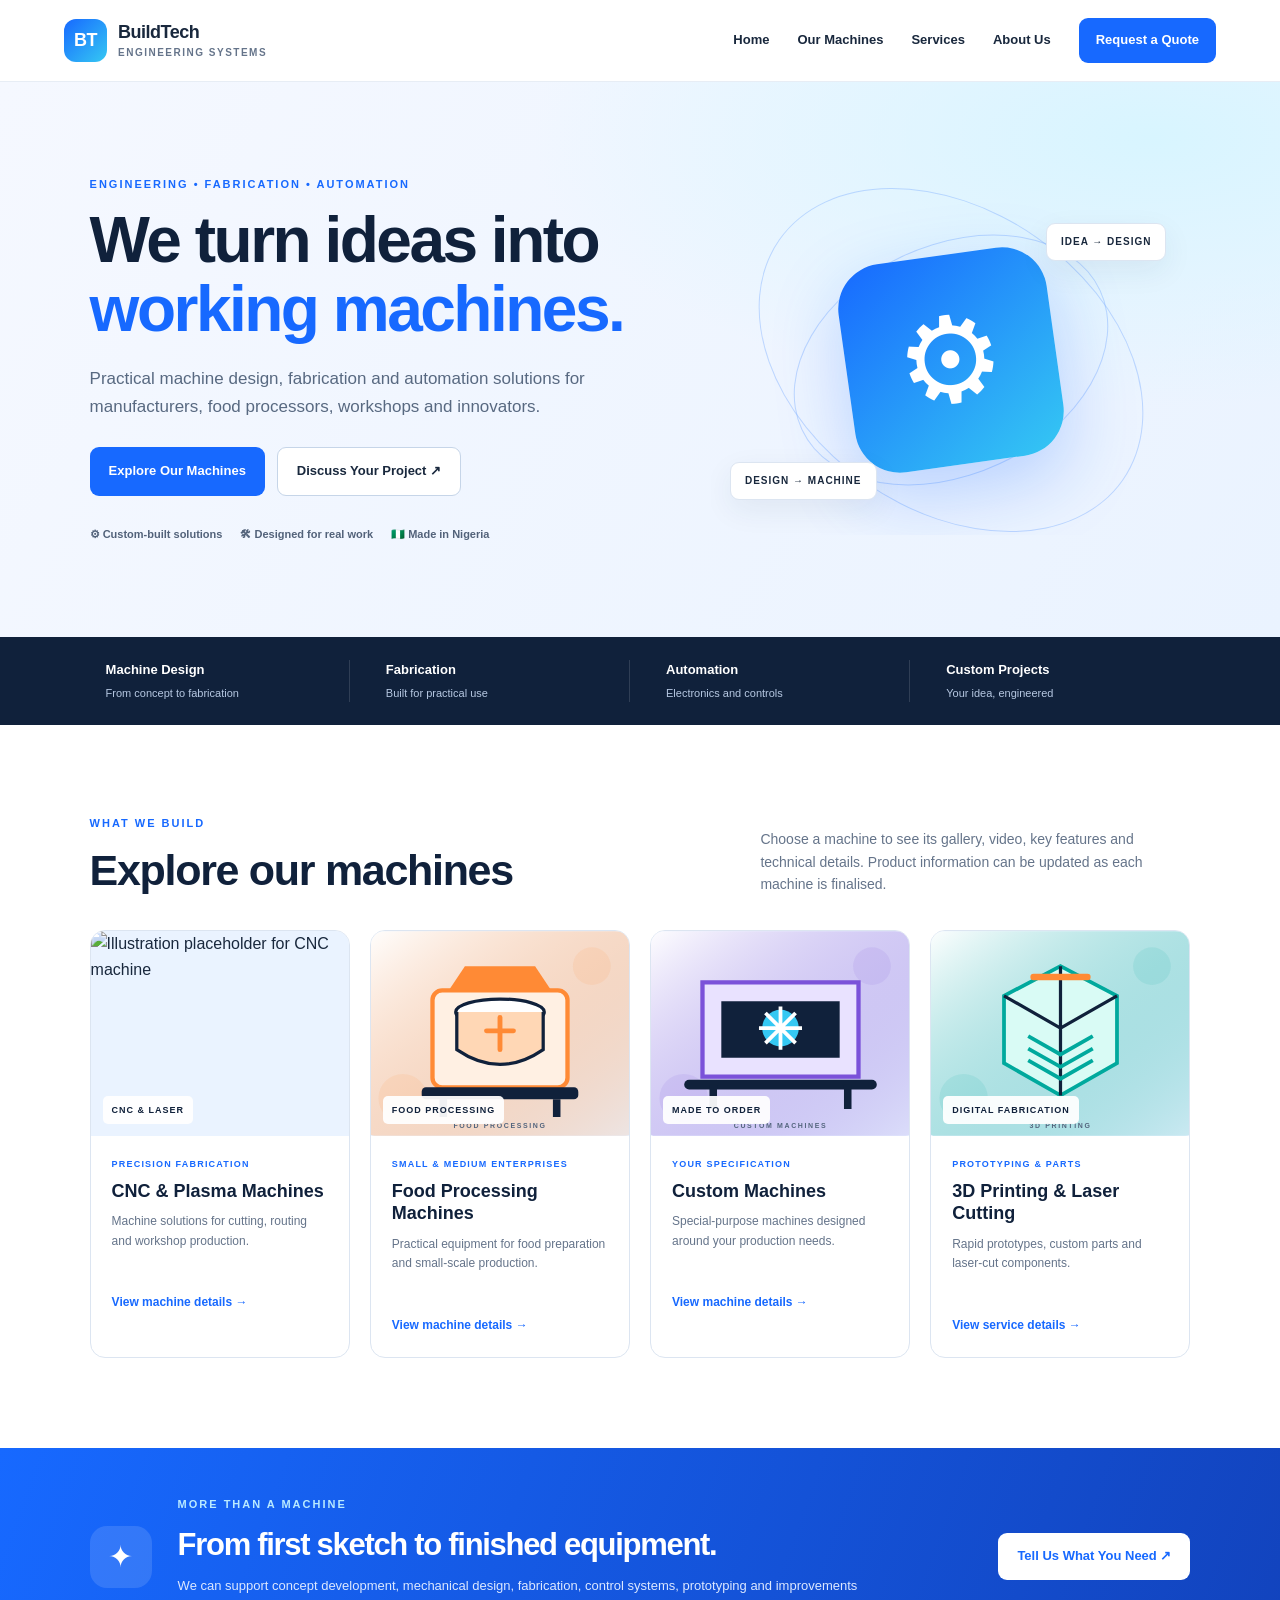
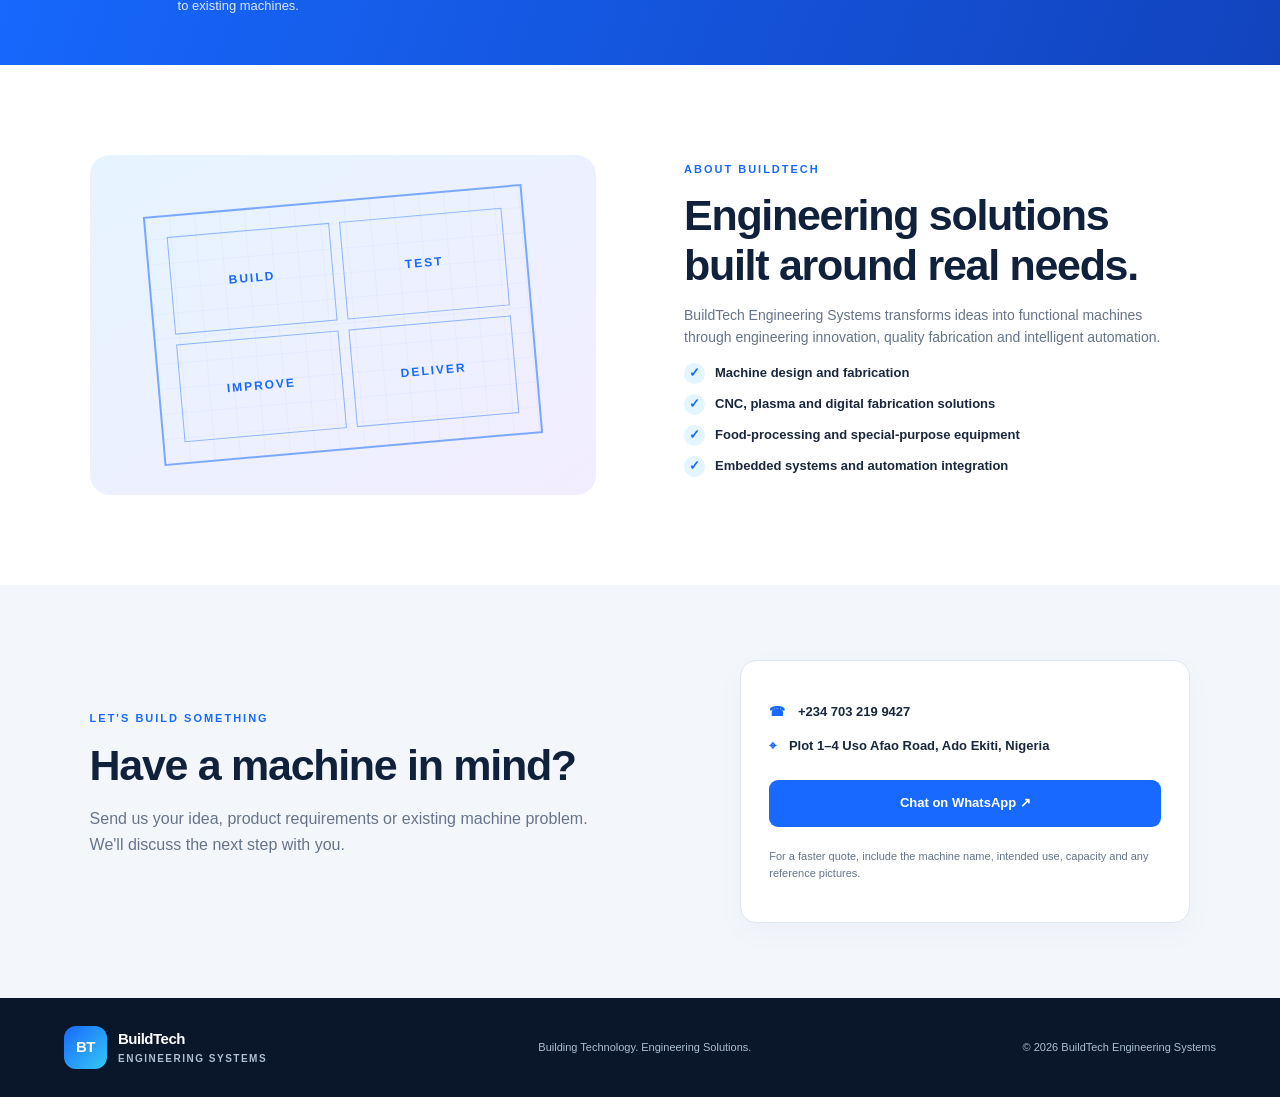
==== index.html @ b2f87ad9 "Add files via upload" ====
<!DOCTYPE html>
<html lang="en">
<head>
  <meta charset="UTF-8">
  <meta name="viewport" content="width=device-width, initial-scale=1.0">
  <meta name="description" content="BuildTech Engineering Systems designs and fabricates practical machines, CNC equipment and custom engineering solutions in Nigeria.">
  <title>BuildTech Engineering Systems | Machines Built for Work</title>
  <link rel="stylesheet" href="styles.css">
</head>
<body>
<header class="site-header">
  <a class="brand" href="index.html"><span class="brand-mark">BT</span><span>BuildTech <small>Engineering Systems</small></span></a>
  <button class="menu-toggle" aria-label="Open navigation" aria-expanded="false">☰</button>
  <nav class="nav"><a href="#home">Home</a><a href="#products">Our Machines</a><a href="#services">Services</a><a href="#about">About Us</a><a class="nav-cta" href="#contact">Request a Quote</a></nav>
</header>
<main>
<section class="hero" id="home">
  <div class="hero-content">
    <p class="eyebrow">ENGINEERING • FABRICATION • AUTOMATION</p>
    <h1>We turn ideas into <span>working machines.</span></h1>
    <p class="hero-copy">Practical machine design, fabrication and automation solutions for manufacturers, food processors, workshops and innovators.</p>
    <div class="hero-actions"><a class="button button-primary" href="#products">Explore Our Machines</a><a class="button button-ghost" href="#contact">Discuss Your Project ↗</a></div>
    <div class="hero-proof"><span>⚙ Custom-built solutions</span><span>🛠 Designed for real work</span><span>🇳🇬 Made in Nigeria</span></div>
  </div>
  <div class="hero-art"><div class="orbit orbit-one"></div><div class="orbit orbit-two"></div><div class="machine-symbol">⚙</div><div class="art-tag tag-top">IDEA → DESIGN</div><div class="art-tag tag-bottom">DESIGN → MACHINE</div></div>
</section>
<section class="trust-strip"><div><strong>Machine Design</strong><span>From concept to fabrication</span></div><div><strong>Fabrication</strong><span>Built for practical use</span></div><div><strong>Automation</strong><span>Electronics and controls</span></div><div><strong>Custom Projects</strong><span>Your idea, engineered</span></div></section>
<section class="section" id="products">
  <div class="section-heading"><div><p class="eyebrow">WHAT WE BUILD</p><h2>Explore our machines</h2></div><p>Choose a machine to see its gallery, video, key features and technical details. Product information can be updated as each machine is finalised.</p></div>
  <div class="product-grid">
    <article class="product-card"><a class="product-image" href="products/cnc-machines.html"><img src="assets/cnc-machine.svg" alt="Illustration placeholder for CNC machine"><span class="image-label">CNC & LASER</span></a><div class="product-info"><p class="card-kicker">PRECISION FABRICATION</p><h3>CNC & Plasma Machines</h3><p>Machine solutions for cutting, routing and workshop production.</p><a class="text-link" href="products/cnc-machines.html">View machine details →</a></div></article>
    <article class="product-card"><a class="product-image" href="products/food-processing.html"><img src="assets/food-machine.svg" alt="Illustration placeholder for food processing machine"><span class="image-label">FOOD PROCESSING</span></a><div class="product-info"><p class="card-kicker">SMALL & MEDIUM ENTERPRISES</p><h3>Food Processing Machines</h3><p>Practical equipment for food preparation and small-scale production.</p><a class="text-link" href="products/food-processing.html">View machine details →</a></div></article>
    <article class="product-card"><a class="product-image" href="products/custom-machines.html"><img src="assets/custom-machine.svg" alt="Illustration placeholder for custom machine"><span class="image-label">MADE TO ORDER</span></a><div class="product-info"><p class="card-kicker">YOUR SPECIFICATION</p><h3>Custom Machines</h3><p>Special-purpose machines designed around your production needs.</p><a class="text-link" href="products/custom-machines.html">View machine details →</a></div></article>
    <article class="product-card"><a class="product-image" href="products/3d-printing.html"><img src="assets/3d-printing.svg" alt="Illustration placeholder for 3D printing"><span class="image-label">DIGITAL FABRICATION</span></a><div class="product-info"><p class="card-kicker">PROTOTYPING & PARTS</p><h3>3D Printing & Laser Cutting</h3><p>Rapid prototypes, custom parts and laser-cut components.</p><a class="text-link" href="products/3d-printing.html">View service details →</a></div></article>
  </div>
</section>
<section class="feature-band" id="services"><div class="feature-icon">✦</div><div><p class="eyebrow">MORE THAN A MACHINE</p><h2>From first sketch to finished equipment.</h2><p>We can support concept development, mechanical design, fabrication, control systems, prototyping and improvements to existing machines.</p></div><a class="button button-light" href="#contact">Tell Us What You Need ↗</a></section>
<section class="section about-section" id="about"><div class="about-visual"><div class="blueprint"><span>BUILD</span><span>TEST</span><span>IMPROVE</span><span>DELIVER</span></div></div><div class="about-copy"><p class="eyebrow">ABOUT BUILDTECH</p><h2>Engineering solutions built around real needs.</h2><p>BuildTech Engineering Systems transforms ideas into functional machines through engineering innovation, quality fabrication and intelligent automation.</p><ul class="check-list"><li>Machine design and fabrication</li><li>CNC, plasma and digital fabrication solutions</li><li>Food-processing and special-purpose equipment</li><li>Embedded systems and automation integration</li></ul></div></section>
<section class="contact-section" id="contact"><div><p class="eyebrow">LET'S BUILD SOMETHING</p><h2>Have a machine in mind?</h2><p>Send us your idea, product requirements or existing machine problem. We'll discuss the next step with you.</p></div><div class="contact-card"><p><span>☎</span> +234 703 219 9427</p><p><span>⌖</span> Plot 1–4 Uso Afao Road, Ado Ekiti, Nigeria</p><a class="button button-primary full-button" href="https://wa.me/2347032199427?text=Hello%20BuildTech%20Engineering%20Systems%2C%20I%20want%20to%20make%20an%20enquiry." target="_blank" rel="noopener">Chat on WhatsApp ↗</a><p class="small-note">For a faster quote, include the machine name, intended use, capacity and any reference pictures.</p></div></section>
</main>
<footer class="footer"><a class="brand brand-footer" href="index.html"><span class="brand-mark">BT</span><span>BuildTech <small>Engineering Systems</small></span></a><p>Building Technology. Engineering Solutions.</p><span>© <span id="year"></span> BuildTech Engineering Systems</span></footer>
<script src="script.js"></script>
</body>
</html>
---- styles.css ----
:root{--navy:#10213b;--blue:#1769ff;--cyan:#35c8f3;--orange:#ff8a35;--ink:#19283d;--muted:#65748a;--pale:#f2f7ff;--line:#dce5f1;--white:#fff}*{box-sizing:border-box}html{scroll-behavior:smooth;scroll-padding-top:90px}body{margin:0;font-family:Inter,Segoe UI,Arial,sans-serif;color:var(--ink);line-height:1.6}a{color:inherit;text-decoration:none}.site-header{height:82px;padding:0 max(5vw,24px);display:flex;align-items:center;justify-content:space-between;background:#fff;position:sticky;top:0;z-index:10;border-bottom:1px solid #e7edf5}.brand{display:flex;align-items:center;gap:11px;font-weight:850;font-size:18px;line-height:1.1;letter-spacing:-.5px}.brand small{display:block;font-size:10px;letter-spacing:1.5px;text-transform:uppercase;color:var(--muted);margin-top:5px}.brand-mark{display:grid;place-items:center;width:43px;height:43px;background:linear-gradient(135deg,var(--blue),var(--cyan));color:white;border-radius:12px;font-weight:900}.nav{display:flex;align-items:center;gap:28px;font-size:13px;font-weight:700}.nav a:hover,.text-link:hover{color:var(--blue)}.nav .nav-cta{background:var(--blue);color:white;padding:12px 17px;border-radius:9px}.menu-toggle{display:none;background:none;border:0;font-size:27px}.hero{min-height:555px;padding:75px max(7vw,24px);display:grid;grid-template-columns:1.1fr .9fr;align-items:center;gap:35px;background:radial-gradient(ellipse at 90% 10%,#d8f5ff 0,transparent 38%),linear-gradient(120deg,#f5f8ff,#eaf3ff)}.eyebrow{font-size:11px;letter-spacing:2px;font-weight:850;color:var(--blue);margin:0 0 13px}.hero h1{font-size:clamp(40px,5vw,66px);line-height:1.07;letter-spacing:-2.5px;margin:0;max-width:650px;color:var(--navy)}.hero h1 span{color:var(--blue)}.hero-copy{max-width:580px;font-size:17px;color:#586981;margin:22px 0 27px}.hero-actions{display:flex;flex-wrap:wrap;gap:12px}.button{display:inline-flex;align-items:center;justify-content:center;padding:13px 19px;border-radius:9px;font-weight:800;font-size:13px;transition:transform .2s,box-shadow .2s}.button:hover{transform:translateY(-2px);box-shadow:0 8px 22px #10213b20}.button-primary{background:var(--blue);color:#fff}.button-ghost{border:1px solid #c6d5e8;background:#fff}.hero-proof{display:flex;gap:18px;flex-wrap:wrap;margin-top:30px;font-size:11px;font-weight:750;color:#52627a}.hero-art{min-height:350px;position:relative;display:grid;place-items:center;overflow:hidden}.orbit{position:absolute;border:1px solid #8cb8ff80;border-radius:50%;transform:rotate(-25deg)}.orbit-one{width:330px;height:230px}.orbit-two{width:420px;height:300px;transform:rotate(35deg)}.machine-symbol{width:210px;height:210px;display:grid;place-items:center;border-radius:45px;background:linear-gradient(145deg,#1769ff,#35c8f3);box-shadow:0 25px 70px #1769ff40;color:white;font-size:120px;transform:rotate(-8deg)}.art-tag{position:absolute;background:white;border:1px solid var(--line);box-shadow:0 10px 30px #18345812;border-radius:9px;padding:10px 14px;font-size:10px;font-weight:900;letter-spacing:1px}.tag-top{top:38px;right:5%}.tag-bottom{bottom:35px;left:4%}.trust-strip{padding:23px 7%;display:grid;grid-template-columns:repeat(4,1fr);gap:20px;background:var(--navy);color:white}.trust-strip div{border-right:1px solid #ffffff22;padding:0 16px}.trust-strip div:last-child{border:0}.trust-strip strong,.trust-strip span{display:block}.trust-strip strong{font-size:13px}.trust-strip span{font-size:11px;color:#b6c8e2;margin-top:4px}.section{padding:90px max(7vw,24px)}.section-heading{display:flex;align-items:end;justify-content:space-between;gap:35px;margin-bottom:35px}.section-heading h2,.about-copy h2,.feature-band h2,.contact-section h2{font-size:clamp(29px,3.5vw,43px);line-height:1.15;letter-spacing:-1.3px;color:var(--navy);margin:0}.section-heading>p{max-width:430px;color:var(--muted);font-size:14px;margin:0}.product-grid{display:grid;grid-template-columns:repeat(4,minmax(0,1fr));gap:20px}.product-card{border:1px solid var(--line);border-radius:15px;overflow:hidden;background:white;transition:transform .2s,box-shadow .2s}.product-card:hover{transform:translateY(-5px);box-shadow:0 16px 35px #10213b12}.product-image{height:205px;display:block;position:relative;background:#eaf3ff;overflow:hidden}.product-image img{width:100%;height:100%;object-fit:cover;display:block;transition:transform .3s}.product-card:hover .product-image img{transform:scale(1.04)}.image-label{position:absolute;bottom:12px;left:12px;background:#fffE;color:var(--navy);font-size:9px;font-weight:900;letter-spacing:1px;padding:7px 9px;border-radius:5px}.product-info{padding:21px}.card-kicker{font-size:9px;letter-spacing:1.2px;font-weight:900;color:var(--blue);margin:0 0 8px}.product-info h3{font-size:18px;line-height:1.25;margin:0 0 10px;color:var(--navy)}.product-info>p:not(.card-kicker){font-size:12px;color:var(--muted);min-height:60px;margin:0 0 16px}.text-link{font-size:12px;font-weight:850;color:var(--blue)}.feature-band{padding:48px max(7vw,24px);display:flex;align-items:center;gap:26px;background:linear-gradient(110deg,#1769ff,#1243bd);color:white}.feature-icon{width:62px;height:62px;flex-shrink:0;border-radius:17px;display:grid;place-items:center;background:#ffffff20;font-size:30px}.feature-band .eyebrow{color:#b9eaff}.feature-band h2{color:white;font-size:31px}.feature-band p:not(.eyebrow){max-width:690px;color:#dce8ff;font-size:13px;margin-bottom:0}.feature-band>div:nth-child(2){flex:1}.button-light{background:white;color:var(--blue);white-space:nowrap}.about-section{display:grid;grid-template-columns:1fr 1fr;gap:8%;align-items:center}.about-visual{min-height:340px;border-radius:20px;display:grid;place-items:center;background:linear-gradient(145deg,#e6f4ff,#f2edff);overflow:hidden}.blueprint{width:75%;height:250px;border:2px solid #1769ff88;position:relative;display:grid;grid-template-columns:1fr 1fr;gap:10px;padding:20px;transform:rotate(-5deg);background:repeating-linear-gradient(0deg,transparent,transparent 24px,#1769ff14 25px),repeating-linear-gradient(90deg,transparent,transparent 24px,#1769ff14 25px)}.blueprint span{display:grid;place-items:center;border:1px solid #1769ff70;color:var(--blue);font-weight:900;font-size:12px;letter-spacing:2px}.about-copy>p:not(.eyebrow){color:var(--muted);font-size:14px}.check-list{padding:0;list-style:none;display:grid;gap:10px;font-size:13px;font-weight:700}.check-list li:before{content:'✓';display:inline-grid;place-items:center;width:21px;height:21px;margin-right:10px;border-radius:50%;background:#e3f5ff;color:var(--blue);font-weight:900}.contact-section{padding:75px max(7vw,24px);display:grid;grid-template-columns:1fr .8fr;gap:8%;align-items:center;background:#f3f7fc}.contact-section>div:first-child>p:not(.eyebrow){color:var(--muted);max-width:500px}.contact-card{padding:28px;background:white;border:1px solid var(--line);border-radius:16px;box-shadow:0 10px 30px #10213b08}.contact-card p{font-size:13px;font-weight:700;overflow-wrap:anywhere}.contact-card p span{color:var(--blue);margin-right:9px}.full-button{width:100%;margin:10px 0}.small-note{font-size:11px!important;font-weight:400!important;color:var(--muted)}.footer{padding:28px max(5vw,24px);display:flex;align-items:center;justify-content:space-between;gap:20px;flex-wrap:wrap;background:#0a172a;color:#aebed3;font-size:11px}.brand-footer{color:white;font-size:15px}.brand-footer small{color:#aebed3}.footer p{margin:0}.detail-hero{padding:65px max(7vw,24px);background:linear-gradient(120deg,#eff6ff,#e3f5ff)}.breadcrumbs{font-size:12px;color:var(--muted);margin-bottom:25px}.detail-hero-grid{display:grid;grid-template-columns:1fr 1fr;gap:50px;align-items:center}.detail-hero h1{font-size:clamp(37px,4vw,54px);line-height:1.1;letter-spacing:-1.5px;color:var(--navy);margin:0 0 20px}.detail-hero p{color:#566981}.detail-hero img{width:100%;max-height:370px;object-fit:cover;border-radius:18px;box-shadow:0 18px 50px #163b6818}.detail-content{padding:65px max(7vw,24px);display:grid;grid-template-columns:1.2fr .8fr;gap:50px}.detail-content h2{color:var(--navy);font-size:27px}.detail-content p,.detail-content li{font-size:14px;color:var(--muted)}.spec-box{padding:25px;border:1px solid var(--line);border-radius:14px;background:#f8fbff;height:max-content}.spec-box h3{margin-top:0}.gallery-grid{display:grid;grid-template-columns:repeat(3,1fr);gap:15px}.gallery-grid img{width:100%;border-radius:10px;background:#eef4ff}.video-placeholder{padding:35px 20px;text-align:center;background:#10213b;color:white;border-radius:12px;margin-top:20px}.video-placeholder p{color:#d3def0}.video-placeholder code{background:#ffffff18;padding:4px 7px;border-radius:4px}.detail-contact{margin-top:25px}@media(max-width:950px){.product-grid{grid-template-columns:repeat(2,1fr)}.nav{gap:15px}.hero{padding-top:55px}.trust-strip{grid-template-columns:repeat(2,1fr)}.trust-strip div:nth-child(2){border:0}}@media(max-width:700px){.site-header{height:70px}.menu-toggle{display:block}.nav{display:none;position:absolute;top:70px;left:0;right:0;background:white;padding:20px 24px;box-shadow:0 15px 20px #10213b12;flex-direction:column;align-items:stretch}.nav.open{display:flex}.nav a{padding:8px}.hero{grid-template-columns:1fr;padding:55px 24px 35px}.hero-art{min-height:270px}.machine-symbol{width:150px;height:150px;font-size:85px}.orbit-one{width:260px;height:180px}.orbit-two{width:320px;height:230px}.hero h1{letter-spacing:-1.5px}.section{padding:60px 24px}.section-heading{display:block}.section-heading>p{margin-top:18px}.product-grid{gap:13px}.product-image{height:155px}.product-info{padding:15px}.product-info h3{font-size:16px}.product-info>p:not(.card-kicker){min-height:85px}.feature-band{align-items:flex-start;flex-wrap:wrap;padding:38px 24px}.feature-band>div:nth-child(2){flex-basis:calc(100% - 90px)}.feature-band .button{margin-left:88px}.about-section,.contact-section,.detail-hero-grid,.detail-content{grid-template-columns:1fr;gap:30px}.about-visual{min-height:260px}.detail-hero,.detail-content{padding:45px 24px}.gallery-grid{grid-template-columns:1fr 1fr}.footer{justify-content:center;text-align:center;flex-direction:column}.trust-strip{padding:22px 24px;gap:15px}.trust-strip div{padding:0 8px}.hero-proof{gap:10px}.hero-proof span{font-size:10px}}@media(max-width:390px){.product-grid{grid-template-columns:1fr}.product-image{height:210px}.product-info>p:not(.card-kicker){min-height:0}}
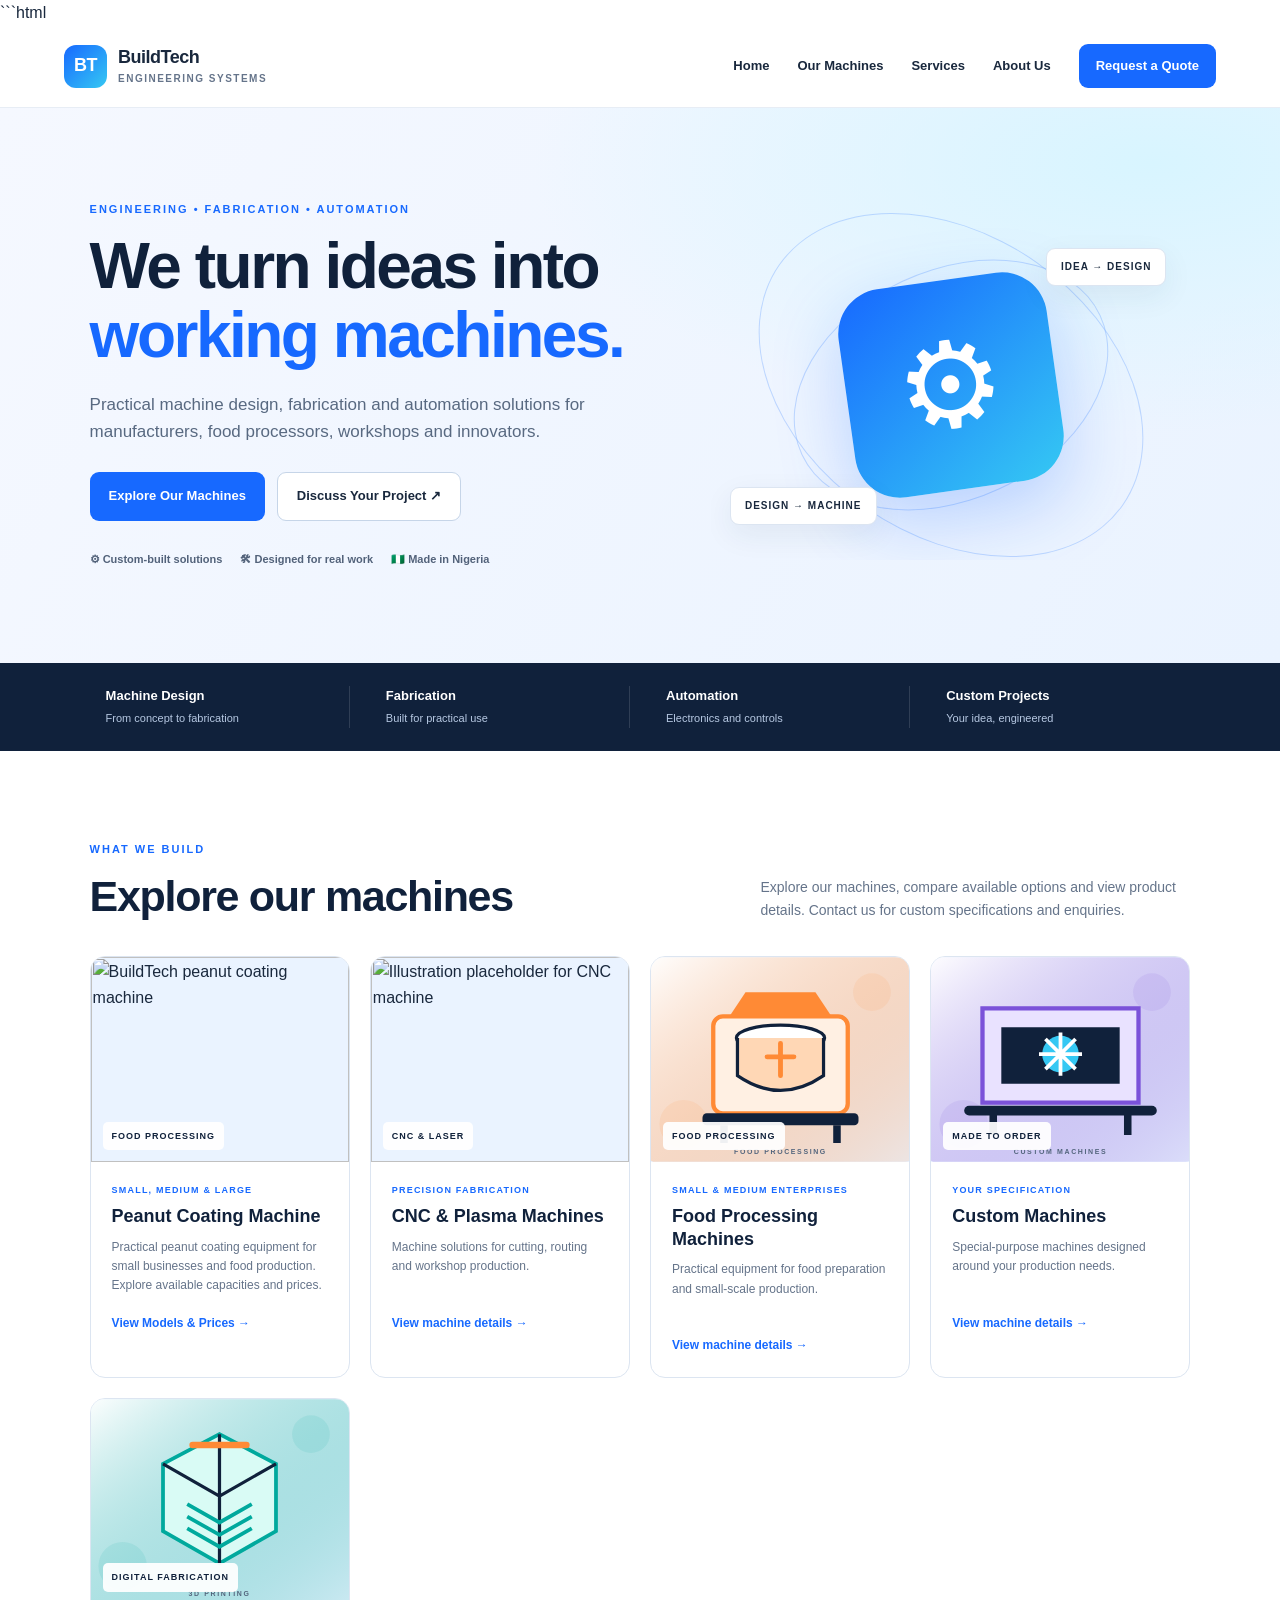
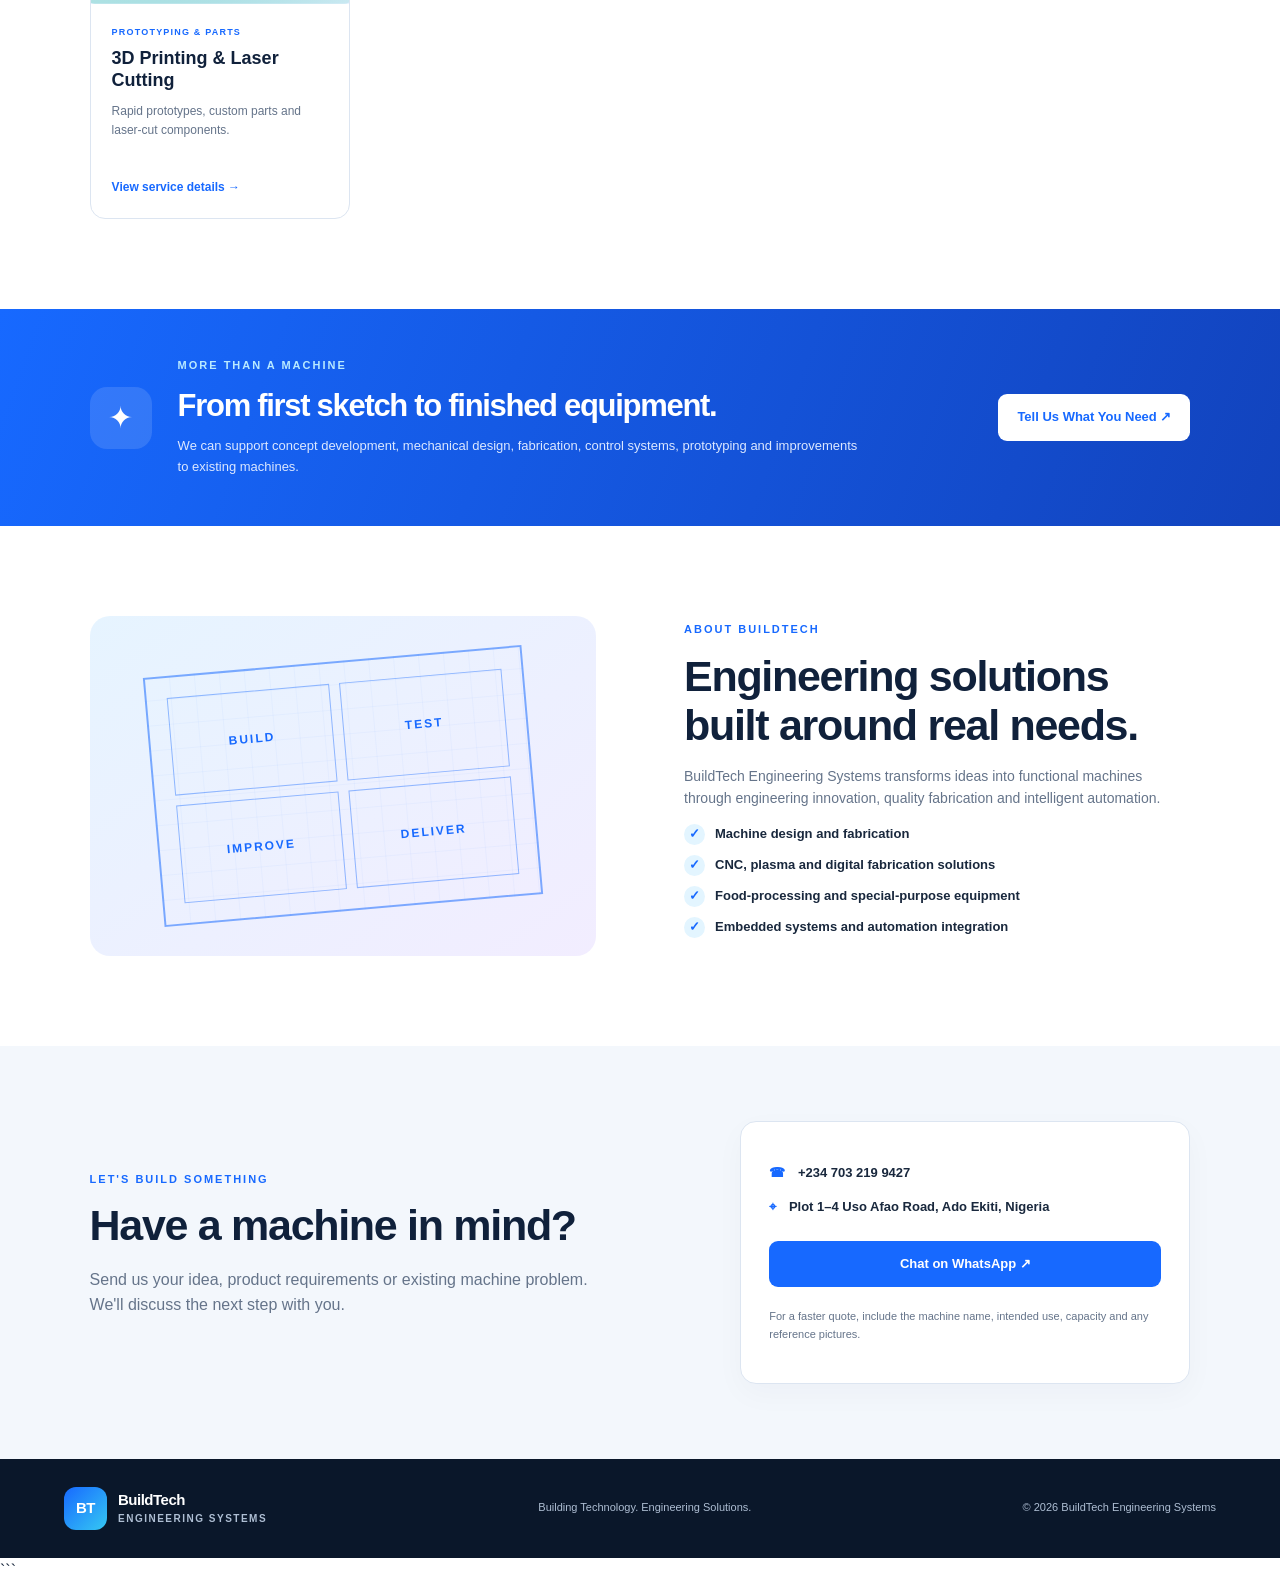
==== commit ff0a0ba9: "Update index.html" ====
--- a/index.html
+++ b/index.html
@@ -1,44 +1,200 @@
+```html
 <!DOCTYPE html>
 <html lang="en">
 <head>
   <meta charset="UTF-8">
   <meta name="viewport" content="width=device-width, initial-scale=1.0">
-  <meta name="description" content="BuildTech Engineering Systems designs and fabricates practical machines, CNC equipment and custom engineering solutions in Nigeria.">
+  <meta name="description" content="BuildTech Engineering Systems designs and fabricates practical machines, CNC equipment, peanut coating machines and custom engineering solutions in Nigeria.">
   <title>BuildTech Engineering Systems | Machines Built for Work</title>
   <link rel="stylesheet" href="styles.css">
 </head>
 <body>
 <header class="site-header">
-  <a class="brand" href="index.html"><span class="brand-mark">BT</span><span>BuildTech <small>Engineering Systems</small></span></a>
+  <a class="brand" href="index.html">
+    <span class="brand-mark">BT</span>
+    <span>BuildTech <small>Engineering Systems</small></span>
+  </a>
   <button class="menu-toggle" aria-label="Open navigation" aria-expanded="false">☰</button>
-  <nav class="nav"><a href="#home">Home</a><a href="#products">Our Machines</a><a href="#services">Services</a><a href="#about">About Us</a><a class="nav-cta" href="#contact">Request a Quote</a></nav>
+  <nav class="nav">
+    <a href="#home">Home</a>
+    <a href="#products">Our Machines</a>
+    <a href="#services">Services</a>
+    <a href="#about">About Us</a>
+    <a class="nav-cta" href="#contact">Request a Quote</a>
+  </nav>
 </header>
+
 <main>
 <section class="hero" id="home">
   <div class="hero-content">
     <p class="eyebrow">ENGINEERING • FABRICATION • AUTOMATION</p>
     <h1>We turn ideas into <span>working machines.</span></h1>
     <p class="hero-copy">Practical machine design, fabrication and automation solutions for manufacturers, food processors, workshops and innovators.</p>
-    <div class="hero-actions"><a class="button button-primary" href="#products">Explore Our Machines</a><a class="button button-ghost" href="#contact">Discuss Your Project ↗</a></div>
-    <div class="hero-proof"><span>⚙ Custom-built solutions</span><span>🛠 Designed for real work</span><span>🇳🇬 Made in Nigeria</span></div>
-  </div>
-  <div class="hero-art"><div class="orbit orbit-one"></div><div class="orbit orbit-two"></div><div class="machine-symbol">⚙</div><div class="art-tag tag-top">IDEA → DESIGN</div><div class="art-tag tag-bottom">DESIGN → MACHINE</div></div>
-</section>
-<section class="trust-strip"><div><strong>Machine Design</strong><span>From concept to fabrication</span></div><div><strong>Fabrication</strong><span>Built for practical use</span></div><div><strong>Automation</strong><span>Electronics and controls</span></div><div><strong>Custom Projects</strong><span>Your idea, engineered</span></div></section>
+    <div class="hero-actions">
+      <a class="button button-primary" href="#products">Explore Our Machines</a>
+      <a class="button button-ghost" href="#contact">Discuss Your Project ↗</a>
+    </div>
+    <div class="hero-proof">
+      <span>⚙ Custom-built solutions</span>
+      <span>🛠 Designed for real work</span>
+      <span>🇳🇬 Made in Nigeria</span>
+    </div>
+  </div>
+  <div class="hero-art">
+    <div class="orbit orbit-one"></div>
+    <div class="orbit orbit-two"></div>
+    <div class="machine-symbol">⚙</div>
+    <div class="art-tag tag-top">IDEA → DESIGN</div>
+    <div class="art-tag tag-bottom">DESIGN → MACHINE</div>
+  </div>
+</section>
+
+<section class="trust-strip">
+  <div><strong>Machine Design</strong><span>From concept to fabrication</span></div>
+  <div><strong>Fabrication</strong><span>Built for practical use</span></div>
+  <div><strong>Automation</strong><span>Electronics and controls</span></div>
+  <div><strong>Custom Projects</strong><span>Your idea, engineered</span></div>
+</section>
+
 <section class="section" id="products">
-  <div class="section-heading"><div><p class="eyebrow">WHAT WE BUILD</p><h2>Explore our machines</h2></div><p>Choose a machine to see its gallery, video, key features and technical details. Product information can be updated as each machine is finalised.</p></div>
+  <div class="section-heading">
+    <div>
+      <p class="eyebrow">WHAT WE BUILD</p>
+      <h2>Explore our machines</h2>
+    </div>
+    <p>Explore our machines, compare available options and view product details. Contact us for custom specifications and enquiries.</p>
+  </div>
+
   <div class="product-grid">
-    <article class="product-card"><a class="product-image" href="products/cnc-machines.html"><img src="assets/cnc-machine.svg" alt="Illustration placeholder for CNC machine"><span class="image-label">CNC & LASER</span></a><div class="product-info"><p class="card-kicker">PRECISION FABRICATION</p><h3>CNC & Plasma Machines</h3><p>Machine solutions for cutting, routing and workshop production.</p><a class="text-link" href="products/cnc-machines.html">View machine details →</a></div></article>
-    <article class="product-card"><a class="product-image" href="products/food-processing.html"><img src="assets/food-machine.svg" alt="Illustration placeholder for food processing machine"><span class="image-label">FOOD PROCESSING</span></a><div class="product-info"><p class="card-kicker">SMALL & MEDIUM ENTERPRISES</p><h3>Food Processing Machines</h3><p>Practical equipment for food preparation and small-scale production.</p><a class="text-link" href="products/food-processing.html">View machine details →</a></div></article>
-    <article class="product-card"><a class="product-image" href="products/custom-machines.html"><img src="assets/custom-machine.svg" alt="Illustration placeholder for custom machine"><span class="image-label">MADE TO ORDER</span></a><div class="product-info"><p class="card-kicker">YOUR SPECIFICATION</p><h3>Custom Machines</h3><p>Special-purpose machines designed around your production needs.</p><a class="text-link" href="products/custom-machines.html">View machine details →</a></div></article>
-    <article class="product-card"><a class="product-image" href="products/3d-printing.html"><img src="assets/3d-printing.svg" alt="Illustration placeholder for 3D printing"><span class="image-label">DIGITAL FABRICATION</span></a><div class="product-info"><p class="card-kicker">PROTOTYPING & PARTS</p><h3>3D Printing & Laser Cutting</h3><p>Rapid prototypes, custom parts and laser-cut components.</p><a class="text-link" href="products/3d-printing.html">View service details →</a></div></article>
-  </div>
-</section>
-<section class="feature-band" id="services"><div class="feature-icon">✦</div><div><p class="eyebrow">MORE THAN A MACHINE</p><h2>From first sketch to finished equipment.</h2><p>We can support concept development, mechanical design, fabrication, control systems, prototyping and improvements to existing machines.</p></div><a class="button button-light" href="#contact">Tell Us What You Need ↗</a></section>
-<section class="section about-section" id="about"><div class="about-visual"><div class="blueprint"><span>BUILD</span><span>TEST</span><span>IMPROVE</span><span>DELIVER</span></div></div><div class="about-copy"><p class="eyebrow">ABOUT BUILDTECH</p><h2>Engineering solutions built around real needs.</h2><p>BuildTech Engineering Systems transforms ideas into functional machines through engineering innovation, quality fabrication and intelligent automation.</p><ul class="check-list"><li>Machine design and fabrication</li><li>CNC, plasma and digital fabrication solutions</li><li>Food-processing and special-purpose equipment</li><li>Embedded systems and automation integration</li></ul></div></section>
-<section class="contact-section" id="contact"><div><p class="eyebrow">LET'S BUILD SOMETHING</p><h2>Have a machine in mind?</h2><p>Send us your idea, product requirements or existing machine problem. We'll discuss the next step with you.</p></div><div class="contact-card"><p><span>☎</span> +234 703 219 9427</p><p><span>⌖</span> Plot 1–4 Uso Afao Road, Ado Ekiti, Nigeria</p><a class="button button-primary full-button" href="https://wa.me/2347032199427?text=Hello%20BuildTech%20Engineering%20Systems%2C%20I%20want%20to%20make%20an%20enquiry." target="_blank" rel="noopener">Chat on WhatsApp ↗</a><p class="small-note">For a faster quote, include the machine name, intended use, capacity and any reference pictures.</p></div></section>
+
+    <!-- NEW: PEANUT COATING MACHINE -->
+    <article class="product-card">
+      <a class="product-image" href="products/peanut-coating-machine.html">
+        <img src="assets/peanut-coating-machine-1.jpg"
+             alt="BuildTech peanut coating machine"
+             loading="lazy">
+        <span class="image-label">FOOD PROCESSING</span>
+      </a>
+      <div class="product-info">
+        <p class="card-kicker">SMALL, MEDIUM & LARGE</p>
+        <h3>Peanut Coating Machine</h3>
+        <p>Practical peanut coating equipment for small businesses and food production. Explore available capacities and prices.</p>
+        <a class="text-link" href="products/peanut-coating-machine.html">View Models & Prices →</a>
+      </div>
+    </article>
+
+    <article class="product-card">
+      <a class="product-image" href="products/cnc-machines.html">
+        <img src="assets/cnc-machine.svg" alt="Illustration placeholder for CNC machine">
+        <span class="image-label">CNC & LASER</span>
+      </a>
+      <div class="product-info">
+        <p class="card-kicker">PRECISION FABRICATION</p>
+        <h3>CNC & Plasma Machines</h3>
+        <p>Machine solutions for cutting, routing and workshop production.</p>
+        <a class="text-link" href="products/cnc-machines.html">View machine details →</a>
+      </div>
+    </article>
+
+    <article class="product-card">
+      <a class="product-image" href="products/food-processing.html">
+        <img src="assets/food-machine.svg" alt="Illustration placeholder for food processing machine">
+        <span class="image-label">FOOD PROCESSING</span>
+      </a>
+      <div class="product-info">
+        <p class="card-kicker">SMALL & MEDIUM ENTERPRISES</p>
+        <h3>Food Processing Machines</h3>
+        <p>Practical equipment for food preparation and small-scale production.</p>
+        <a class="text-link" href="products/food-processing.html">View machine details →</a>
+      </div>
+    </article>
+
+    <article class="product-card">
+      <a class="product-image" href="products/custom-machines.html">
+        <img src="assets/custom-machine.svg" alt="Illustration placeholder for custom machine">
+        <span class="image-label">MADE TO ORDER</span>
+      </a>
+      <div class="product-info">
+        <p class="card-kicker">YOUR SPECIFICATION</p>
+        <h3>Custom Machines</h3>
+        <p>Special-purpose machines designed around your production needs.</p>
+        <a class="text-link" href="products/custom-machines.html">View machine details →</a>
+      </div>
+    </article>
+
+    <article class="product-card">
+      <a class="product-image" href="products/3d-printing.html">
+        <img src="assets/3d-printing.svg" alt="Illustration placeholder for 3D printing">
+        <span class="image-label">DIGITAL FABRICATION</span>
+      </a>
+      <div class="product-info">
+        <p class="card-kicker">PROTOTYPING & PARTS</p>
+        <h3>3D Printing & Laser Cutting</h3>
+        <p>Rapid prototypes, custom parts and laser-cut components.</p>
+        <a class="text-link" href="products/3d-printing.html">View service details →</a>
+      </div>
+    </article>
+
+  </div>
+</section>
+
+<section class="feature-band" id="services">
+  <div class="feature-icon">✦</div>
+  <div>
+    <p class="eyebrow">MORE THAN A MACHINE</p>
+    <h2>From first sketch to finished equipment.</h2>
+    <p>We can support concept development, mechanical design, fabrication, control systems, prototyping and improvements to existing machines.</p>
+  </div>
+  <a class="button button-light" href="#contact">Tell Us What You Need ↗</a>
+</section>
+
+<section class="section about-section" id="about">
+  <div class="about-visual">
+    <div class="blueprint">
+      <span>BUILD</span>
+      <span>TEST</span>
+      <span>IMPROVE</span>
+      <span>DELIVER</span>
+    </div>
+  </div>
+  <div class="about-copy">
+    <p class="eyebrow">ABOUT BUILDTECH</p>
+    <h2>Engineering solutions built around real needs.</h2>
+    <p>BuildTech Engineering Systems transforms ideas into functional machines through engineering innovation, quality fabrication and intelligent automation.</p>
+    <ul class="check-list">
+      <li>Machine design and fabrication</li>
+      <li>CNC, plasma and digital fabrication solutions</li>
+      <li>Food-processing and special-purpose equipment</li>
+      <li>Embedded systems and automation integration</li>
+    </ul>
+  </div>
+</section>
+
+<section class="contact-section" id="contact">
+  <div>
+    <p class="eyebrow">LET'S BUILD SOMETHING</p>
+    <h2>Have a machine in mind?</h2>
+    <p>Send us your idea, product requirements or existing machine problem. We'll discuss the next step with you.</p>
+  </div>
+  <div class="contact-card">
+    <p><span>☎</span> +234 703 219 9427</p>
+    <p><span>⌖</span> Plot 1–4 Uso Afao Road, Ado Ekiti, Nigeria</p>
+    <a class="button button-primary full-button" href="https://wa.me/2347032199427?text=Hello%20BuildTech%20Engineering%20Systems%2C%20I%20want%20to%20make%20an%20enquiry." target="_blank" rel="noopener">Chat on WhatsApp ↗</a>
+    <p class="small-note">For a faster quote, include the machine name, intended use, capacity and any reference pictures.</p>
+  </div>
+</section>
 </main>
-<footer class="footer"><a class="brand brand-footer" href="index.html"><span class="brand-mark">BT</span><span>BuildTech <small>Engineering Systems</small></span></a><p>Building Technology. Engineering Solutions.</p><span>© <span id="year"></span> BuildTech Engineering Systems</span></footer>
+
+<footer class="footer">
+  <a class="brand brand-footer" href="index.html">
+    <span class="brand-mark">BT</span>
+    <span>BuildTech <small>Engineering Systems</small></span>
+  </a>
+  <p>Building Technology. Engineering Solutions.</p>
+  <span>© <span id="year"></span> BuildTech Engineering Systems</span>
+</footer>
+
 <script src="script.js"></script>
 </body>
-</html>+</html>
+```
